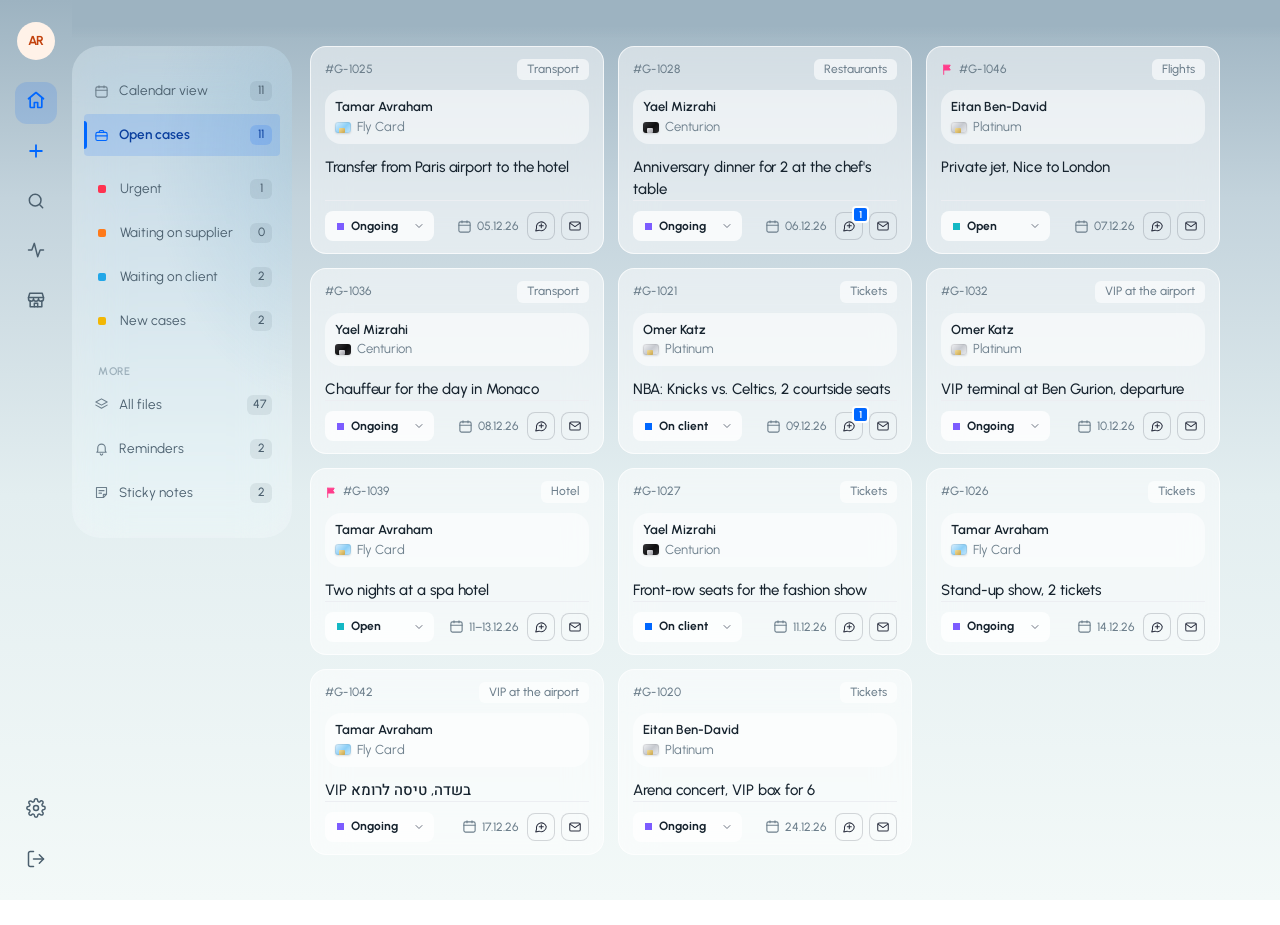
==== index.html @ 507cc10c "Chosen menu item: soft low-opacity blue instead of solid blue Co-Authored-By: Claude Sonnet 5.5 <nor" ====
<!DOCTYPE html>
<html lang="en">
<head>
<meta charset="UTF-8">
<meta name="viewport" content="width=device-width, initial-scale=1.0, viewport-fit=cover">
<meta name="theme-color" content="#f6f4f2">
<title>Sign in · Gustavo</title>
<link rel="icon" href="favicon.svg" type="image/svg+xml">
<link rel="preconnect" href="https://fonts.googleapis.com">
<link rel="preconnect" href="https://fonts.gstatic.com" crossorigin>
<link href="https://fonts.googleapis.com/css2?family=Inter:wght@400;500;600;700;800&display=swap" rel="stylesheet">
<script>if (location.hash !== "#signin") location.replace("app.html");</script>
<link rel="stylesheet" href="styles.css?v=177">
</head>
<body class="login-page">
<div class="login-shell">
  <!-- Sign in: the fields are there, but nothing has to be typed. -->
  <main class="signin-panel">
    <div class="signin-inner">
      <div class="signin-eyebrow">
        <span>001</span>
        <span>Sign in</span>
      </div>

      <div class="signin-title">
        <h1>Gustavo</h1>
        <img class="app-icon" src="favicon.svg" alt="" width="64" height="64">
      </div>

      <p class="signin-lede">Welcome back. <strong>The concierge team’s CRM: clients, requests, suppliers and follow-ups.</strong></p>

      <!-- The fields are filled in already: Sign in goes straight through, nothing to type. -->
      <form id="loginForm" class="signin-form" novalidate>
        <div class="field">
          <label for="username">Username</label>
          <input id="username" name="username" type="text" autocomplete="username" autocapitalize="none" spellcheck="false" value="admin">
        </div>

        <div class="field">
          <label for="password">Password</label>
          <div class="password-wrap">
            <input id="password" name="password" type="password" autocomplete="current-password" value="12345">
            <button type="button" id="togglePassword" class="toggle-password" aria-label="Show password">Show</button>
          </div>
        </div>

        <label class="switch">
          <input id="remember" type="checkbox" checked>
          <span class="switch-track" aria-hidden="true"><span class="switch-thumb"></span></span>
          <span>Remember me</span>
        </label>

        <button type="submit" class="btn btn-primary btn-block" id="signInBtn">Sign in</button>
      </form>
    </div>
  </main>

  <!-- Brand panel: the logo and what the dashboard is for. -->
  <section class="brand-panel">
    <div class="brand-grid" aria-hidden="true"></div>
    <svg class="brand-logo" viewBox="0 0 100 100" fill="none" stroke-linecap="round" aria-hidden="true">
      <path d="M74.6 32.8 A30 30 0 1 0 78.2 60.3" stroke="currentColor" stroke-width="17"/>
      <path d="M59 56 L78 56" stroke="currentColor" stroke-width="15" opacity="0.7"/>
    </svg>
    <p class="brand-tagline">Gustavo – Concierge Services</p>
  </section>
</div>

<script src="auth.js?v=177"></script>
<script src="login.js?v=177"></script>
</body>
</html>
---- styles.css ----
:root {
  /* Brand */
  --brand-900: #0041a8;
  --brand-700: #0052cc;
  --brand-500: #0067ff;
  --brand-300: #8fb8ff;
  --brand-100: #d2e3ff;

  /* Surfaces & text (light) */
  --bg: #f5f5f5;
  --surface: #ffffff;
  --border: #e7e7e7;
  --text: #111111;
  --text-muted: #6e6e73;
  --primary: var(--brand-500);
  --primary-hover: var(--brand-700);
  --primary-soft: #e6f0ff;
  --danger: #c0392b;
  --danger-bg: #fbeae8;

  /* Sign-in panel */
  --ink: #f6f4f2;
  --ink-raised: #ffffff;
  --ink-border: #e2ddd7;
  --ink-text: #111111;
  --ink-muted: #6b6b70;

  --radius: 6px;
  --radius-lg: 8px;
  --font: "Inter", -apple-system, BlinkMacSystemFont, "SF Pro Text", "Segoe UI", Roboto, sans-serif;
}

* { box-sizing: border-box; }

body {
  margin: 0;
  font-family: var(--font);
  background: var(--bg);
  color: var(--text);
  min-height: 100vh;
  -webkit-font-smoothing: antialiased;
}

.hidden { display: none !important; }

/* ---------- Buttons ---------- */
.btn {
  border: 1px solid transparent;
  border-radius: 6px;
  cursor: pointer;
  font-family: inherit;
  font-size: 16px;
  font-weight: 600;
  padding: 14px 22px;
  transition: background-color 0.15s ease, transform 0.1s ease;
}

.btn:active { transform: scale(0.98); }

.btn-primary {
  background: var(--primary);
  color: #fff;
}

.btn-primary:hover { background: var(--primary-hover); }

.btn-secondary {
  background: var(--surface);
  border-color: var(--border);
  color: var(--text);
  padding: 9px 16px;
  font-size: 14px;
}

.btn-secondary:hover { background: var(--bg); }

.btn-block { width: 100%; }

/* ---------- Sign-in page ---------- */
.login-page {
  background: var(--ink);
  color: var(--ink-text);
}

.login-shell {
  display: grid;
  grid-template-columns: 1fr 1fr;
  min-height: 100vh;
}

.brand-panel {
  position: relative;
  overflow: hidden;
  background: var(--brand-500);
  display: flex;
  align-items: center;
  justify-content: center;
  padding: 48px;
}

.brand-grid {
  position: absolute;
  inset: 0;
  background-image:
    linear-gradient(to right, rgba(255, 255, 255, 0.09) 1px, transparent 1px),
    linear-gradient(to bottom, rgba(255, 255, 255, 0.09) 1px, transparent 1px);
  background-size: 23% 20%;
  background-position: 12% 12%;
}

.brand-logo {
  position: relative;
  width: min(62%, 420px);
  color: var(--brand-100);
  margin-bottom: 0;
  filter: drop-shadow(0 20px 40px rgba(0, 0, 0, 0.12));
}

.signin-panel {
  display: flex;
  align-items: center;
  justify-content: center;
  padding: 56px 48px;
}

.signin-inner {
  width: 100%;
  max-width: 440px;
}

.signin-eyebrow {
  display: flex;
  justify-content: space-between;
  font-size: 14px;
  color: var(--ink-muted);
  padding-bottom: 14px;
  border-bottom: 1px solid var(--ink-border);
  margin-bottom: 36px;
}

.signin-title {
  display: flex;
  align-items: center;
  justify-content: space-between;
  gap: 16px;
  margin-bottom: 18px;
}

.signin-title h1 {
  margin: 0;
  font-size: clamp(46px, 6vw, 72px);
  font-weight: 700;
  letter-spacing: -0.05em;
  line-height: 1;
  color: #111111;
}

.app-icon {
  width: 64px;
  height: 64px;
  border-radius: 8px;
  box-shadow: 0 6px 18px rgba(0, 103, 255, 0.25);
  flex-shrink: 0;
}

.signin-lede {
  margin: 0 0 32px;
  font-size: 20px;
  font-weight: 400;
  line-height: 1.35;
  color: var(--ink-muted);
}

.signin-lede strong {
  color: var(--ink-text);
  font-weight: 500;
}

.signin-form {
  display: flex;
  flex-direction: column;
  gap: 18px;
}

.field {
  display: flex;
  flex-direction: column;
  gap: 8px;
}

.field label {
  font-size: 14px;
  font-weight: 500;
  color: var(--ink-muted);
}

.field input {
  width: 100%;
  padding: 15px 16px;
  border: 1px solid var(--ink-border);
  border-radius: var(--radius);
  background: var(--ink-raised);
  color: var(--ink-text);
  font-family: inherit;
  font-size: 17px;
  transition: border-color 0.15s ease, box-shadow 0.15s ease;
}

.field input:focus {
  outline: none;
  border-color: var(--brand-500);
  box-shadow: 0 0 0 4px rgba(0, 103, 255, 0.25);
}

.password-wrap { position: relative; }

.password-wrap input { padding-right: 76px; }

.toggle-password {
  position: absolute;
  right: 8px;
  top: 50%;
  transform: translateY(-50%);
  background: none;
  border: none;
  color: var(--brand-500);
  font-family: inherit;
  font-size: 14px;
  font-weight: 600;
  cursor: pointer;
  padding: 8px 10px;
  border-radius: 6px;
}

.toggle-password:hover { background: var(--primary-soft); }

/* iOS-style toggle switch */
.switch {
  display: inline-flex;
  align-items: center;
  gap: 12px;
  font-size: 15px;
  color: var(--ink-muted);
  cursor: pointer;
  user-select: none;
  align-self: flex-start;
}

.switch input {
  position: absolute;
  opacity: 0;
  width: 1px;
  height: 1px;
}

.switch-track {
  position: relative;
  width: 46px;
  height: 28px;
  border-radius: 6px;
  background: var(--ink-border);
  transition: background-color 0.2s ease;
}

.switch-thumb {
  position: absolute;
  top: 3px;
  left: 3px;
  width: 22px;
  height: 22px;
  border-radius: 4px;
  background: #fff;
  box-shadow: 0 2px 4px rgba(0, 0, 0, 0.3);
  transition: transform 0.2s ease;
}

.switch input:checked + .switch-track { background: var(--brand-500); }
.switch input:checked + .switch-track .switch-thumb { transform: translateX(18px); }
.switch input:focus-visible + .switch-track { box-shadow: 0 0 0 4px rgba(0, 103, 255, 0.35); }

.signin-form .btn-primary {
  margin-top: 8px;
  background: var(--brand-500);
}

.signin-form .btn-primary:hover { background: #1f7bff; }

.login-error {
  background: #fff0ea;
  border: 1px solid #ffc9b5;
  color: #d63a0c;
  border-radius: var(--radius);
  padding: 12px 14px;
  font-size: 14px;
  margin-bottom: 18px;
}

.signin-footer {
  margin: 28px 0 0;
  font-size: 14px;
  color: var(--ink-muted);
  text-align: center;
}

@media (max-width: 860px) {
  .login-shell { grid-template-columns: 1fr; }

  /* Stacked on phones: keep the brand banner above the form. */
  .brand-panel {
    order: -1;
    min-height: 260px;
    padding: 32px 16px;
  }

  .brand-logo {
    width: 150px;
    margin-bottom: 0;
  }

  .signin-panel {
    align-items: flex-start;
    padding: 32px 20px calc(32px + env(safe-area-inset-bottom));
  }

  .signin-eyebrow { margin-bottom: 26px; }
  .signin-lede { font-size: 18px; margin-bottom: 26px; }
  .app-icon { width: 52px; height: 52px; border-radius: 8px; }
}


/* Welcome page: one button in, and a line under the logo about what Gustavo is for. */
.brand-panel { flex-direction: column; gap: 28px; }

.brand-tagline {
  position: relative;
  max-width: 440px;
  margin: 0;
  color: #fff;
  font-size: 21px;
  font-weight: 500;
  line-height: 1.4;
  text-align: center;
  text-wrap: balance;
}

.enter-btn { display: block; text-align: center; text-decoration: none; }

@media (max-width: 860px) {
  .brand-tagline { font-size: 16px; }
}
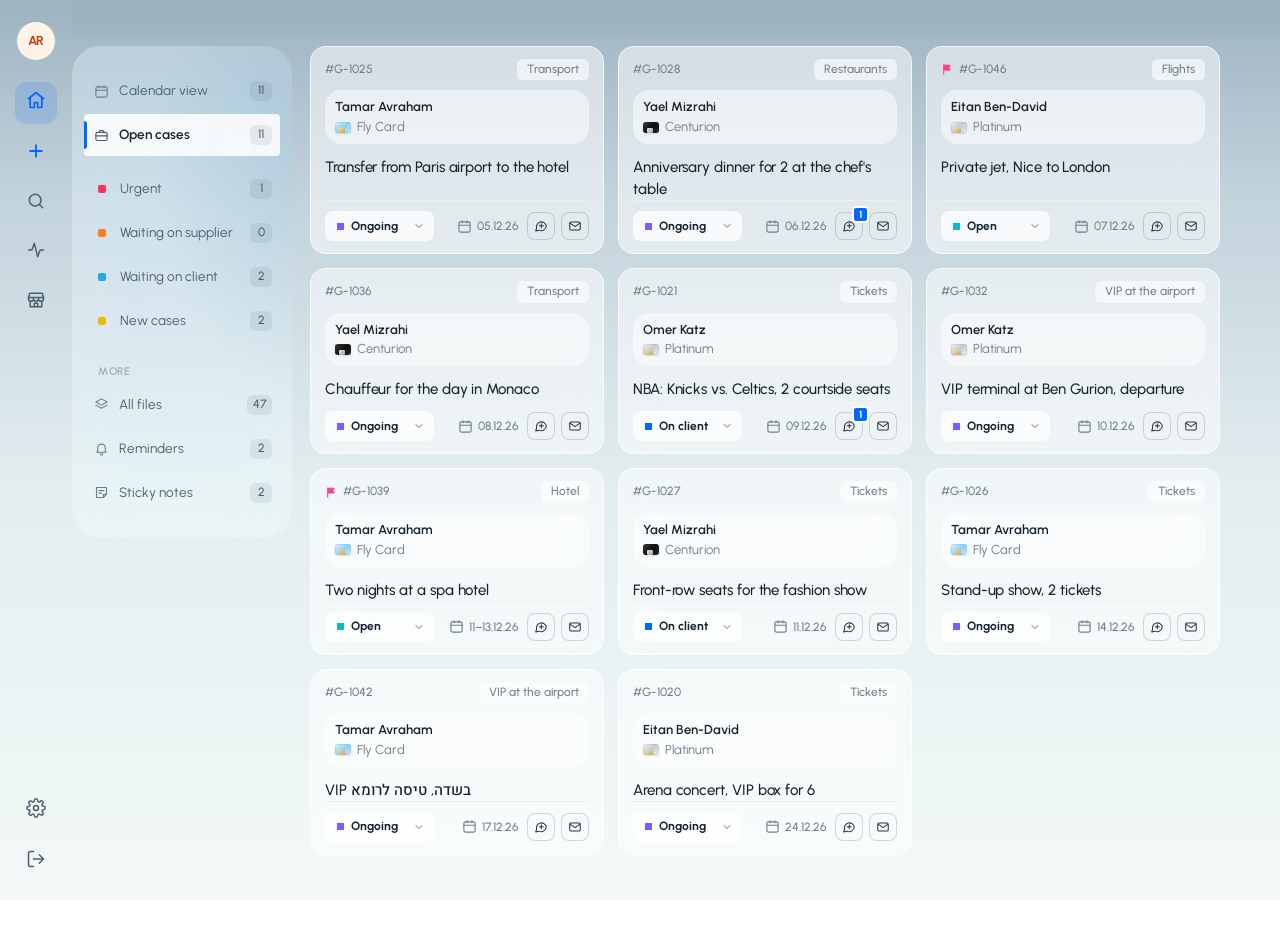
==== commit a8d8f698: "Chosen menu item: white bar, no blue Co-Authored-By: Claude Sonnet 5.5 <noreply@anthropic.com>" ====
--- a/index.html
+++ b/index.html
@@ -10,7 +10,7 @@
 <link rel="preconnect" href="https://fonts.gstatic.com" crossorigin>
 <link href="https://fonts.googleapis.com/css2?family=Inter:wght@400;500;600;700;800&display=swap" rel="stylesheet">
 <script>if (location.hash !== "#signin") location.replace("app.html");</script>
-<link rel="stylesheet" href="styles.css?v=177">
+<link rel="stylesheet" href="styles.css?v=178">
 </head>
 <body class="login-page">
 <div class="login-shell">
@@ -66,7 +66,7 @@
   </section>
 </div>
 
-<script src="auth.js?v=177"></script>
-<script src="login.js?v=177"></script>
+<script src="auth.js?v=178"></script>
+<script src="login.js?v=178"></script>
 </body>
 </html>
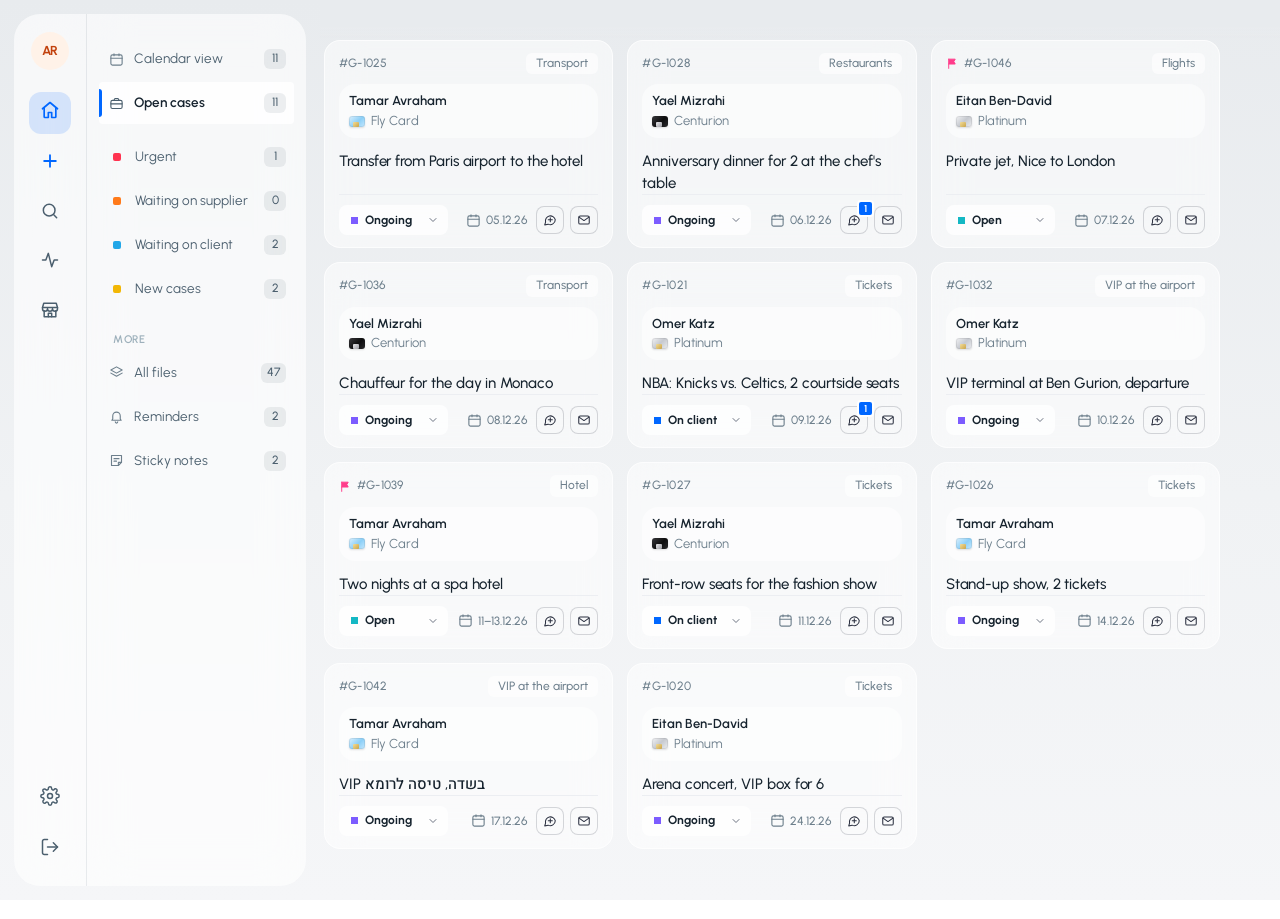
==== commit 192a421f: "One tall menu panel (rail + side menu) with a hairline; neutral pale background Co-Authored-By: Clau" ====
--- a/index.html
+++ b/index.html
@@ -10,7 +10,7 @@
 <link rel="preconnect" href="https://fonts.gstatic.com" crossorigin>
 <link href="https://fonts.googleapis.com/css2?family=Inter:wght@400;500;600;700;800&display=swap" rel="stylesheet">
 <script>if (location.hash !== "#signin") location.replace("app.html");</script>
-<link rel="stylesheet" href="styles.css?v=178">
+<link rel="stylesheet" href="styles.css?v=179">
 </head>
 <body class="login-page">
 <div class="login-shell">
@@ -66,7 +66,7 @@
   </section>
 </div>
 
-<script src="auth.js?v=178"></script>
-<script src="login.js?v=178"></script>
+<script src="auth.js?v=179"></script>
+<script src="login.js?v=179"></script>
 </body>
 </html>
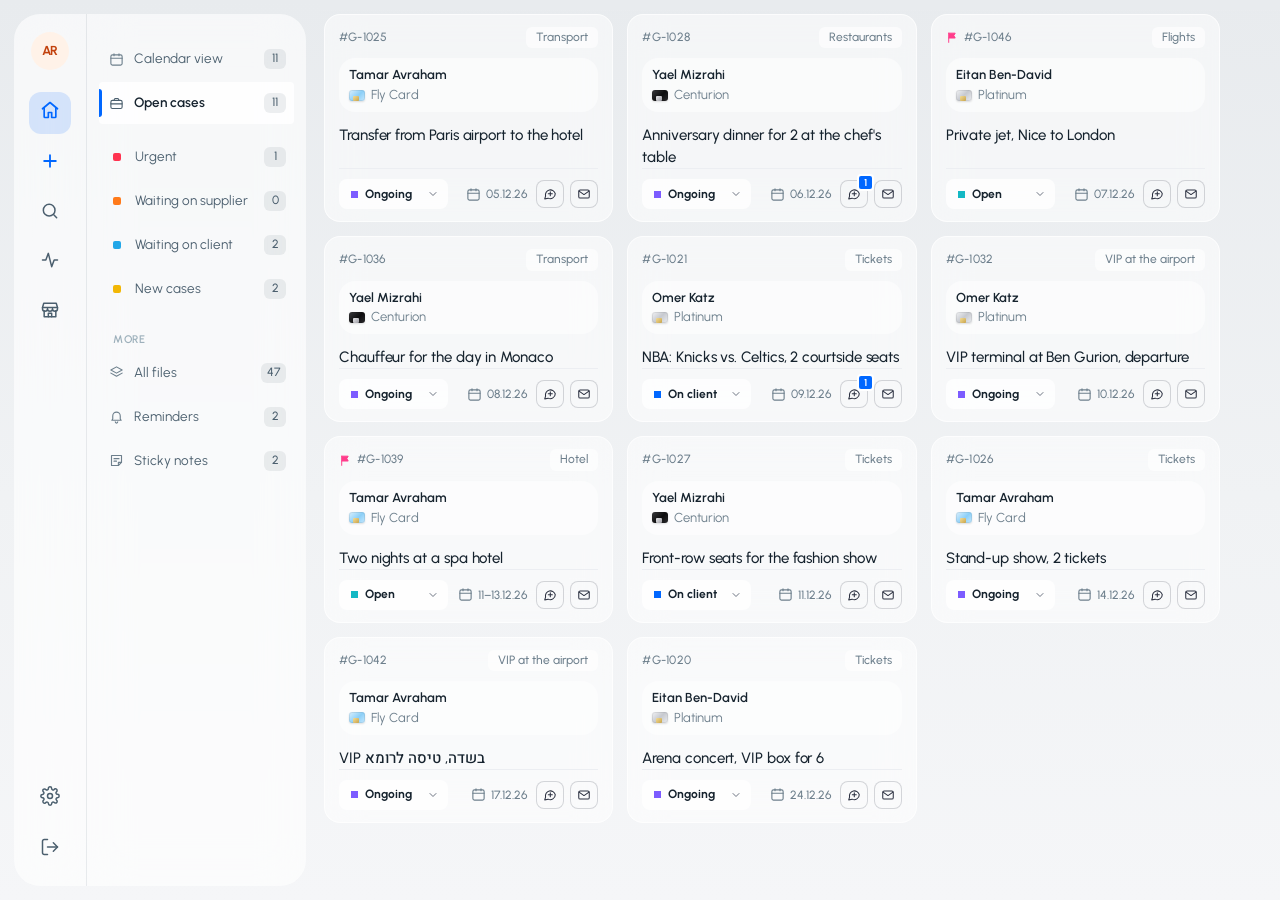
==== commit c6a4bfc1: "Cards start level with the top of the menu panel Co-Authored-By: Claude Sonnet 5.5 <noreply@anthropi" ====
--- a/index.html
+++ b/index.html
@@ -10,7 +10,7 @@
 <link rel="preconnect" href="https://fonts.gstatic.com" crossorigin>
 <link href="https://fonts.googleapis.com/css2?family=Inter:wght@400;500;600;700;800&display=swap" rel="stylesheet">
 <script>if (location.hash !== "#signin") location.replace("app.html");</script>
-<link rel="stylesheet" href="styles.css?v=179">
+<link rel="stylesheet" href="styles.css?v=181">
 </head>
 <body class="login-page">
 <div class="login-shell">
@@ -66,7 +66,7 @@
   </section>
 </div>
 
-<script src="auth.js?v=179"></script>
-<script src="login.js?v=179"></script>
+<script src="auth.js?v=181"></script>
+<script src="login.js?v=181"></script>
 </body>
 </html>
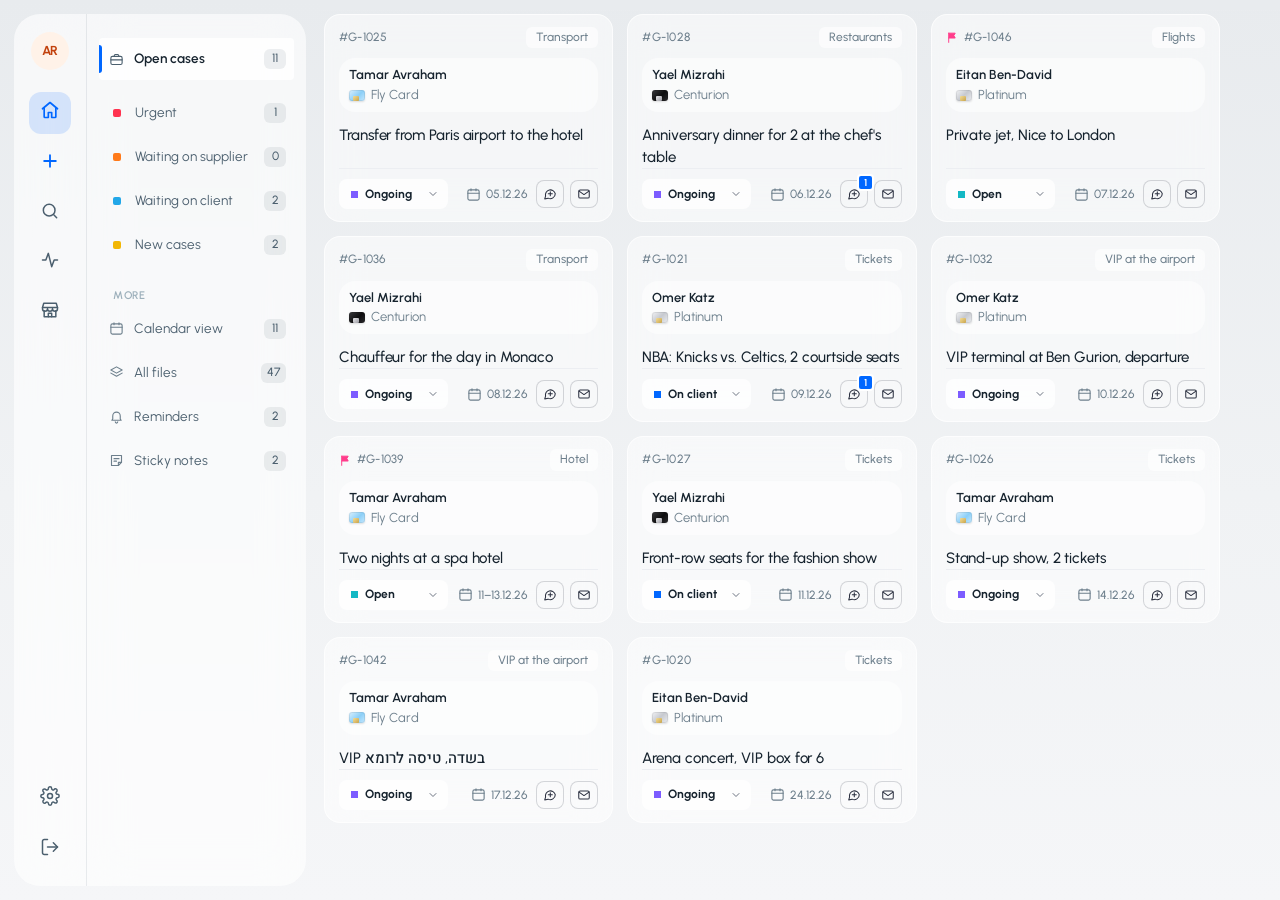
==== commit 845e3501: "Calendar view moves down into the More group Co-Authored-By: Claude Sonnet 5.5 <noreply@anthropic.co" ====
--- a/index.html
+++ b/index.html
@@ -10,7 +10,7 @@
 <link rel="preconnect" href="https://fonts.gstatic.com" crossorigin>
 <link href="https://fonts.googleapis.com/css2?family=Inter:wght@400;500;600;700;800&display=swap" rel="stylesheet">
 <script>if (location.hash !== "#signin") location.replace("app.html");</script>
-<link rel="stylesheet" href="styles.css?v=181">
+<link rel="stylesheet" href="styles.css?v=182">
 </head>
 <body class="login-page">
 <div class="login-shell">
@@ -66,7 +66,7 @@
   </section>
 </div>
 
-<script src="auth.js?v=181"></script>
-<script src="login.js?v=181"></script>
+<script src="auth.js?v=182"></script>
+<script src="login.js?v=182"></script>
 </body>
 </html>
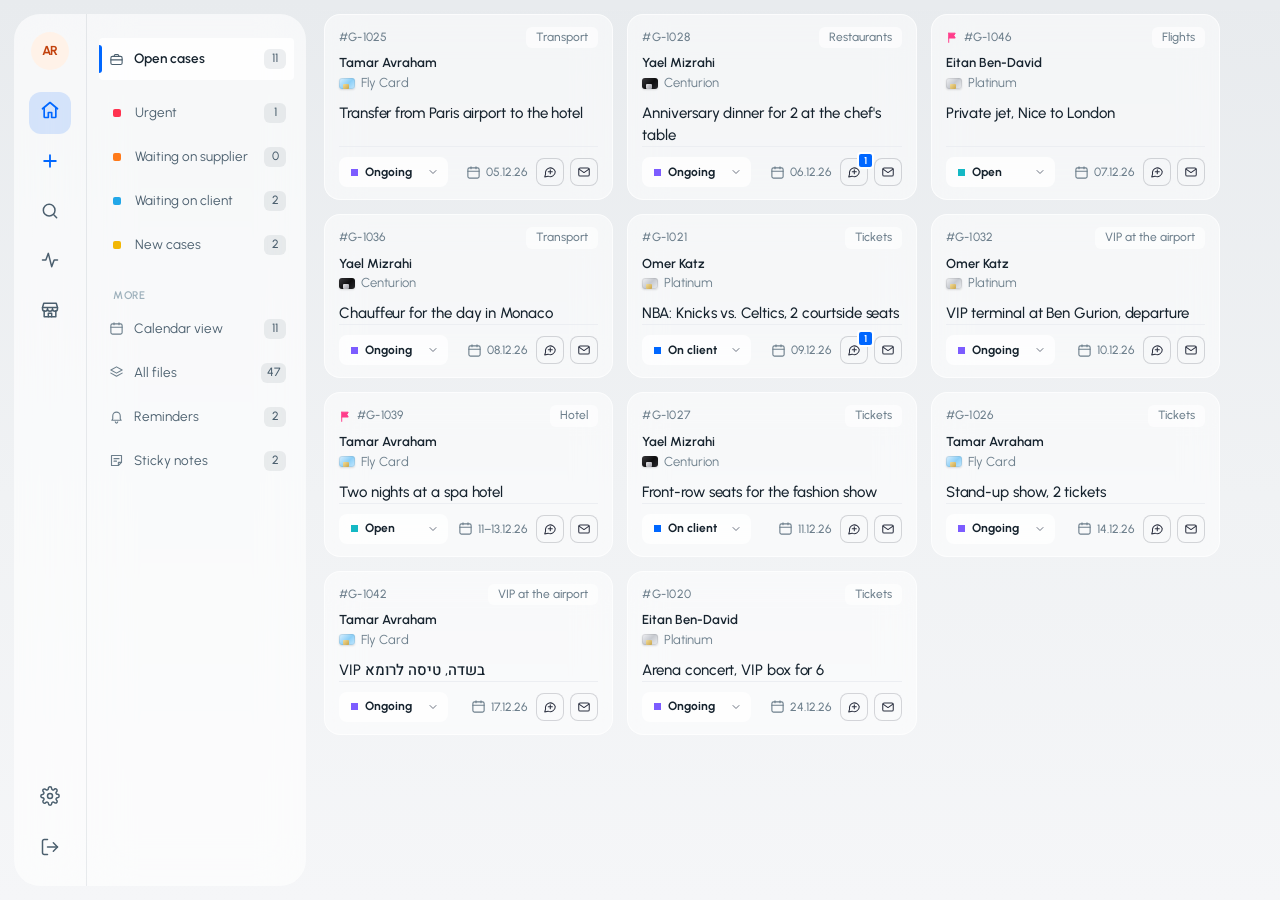
==== commit 6a9cbec8: "Client line without its own box Co-Authored-By: Claude Sonnet 5.5 <noreply@anthropic.com>" ====
--- a/index.html
+++ b/index.html
@@ -10,7 +10,7 @@
 <link rel="preconnect" href="https://fonts.gstatic.com" crossorigin>
 <link href="https://fonts.googleapis.com/css2?family=Inter:wght@400;500;600;700;800&display=swap" rel="stylesheet">
 <script>if (location.hash !== "#signin") location.replace("app.html");</script>
-<link rel="stylesheet" href="styles.css?v=182">
+<link rel="stylesheet" href="styles.css?v=183">
 </head>
 <body class="login-page">
 <div class="login-shell">
@@ -66,7 +66,7 @@
   </section>
 </div>
 
-<script src="auth.js?v=182"></script>
-<script src="login.js?v=182"></script>
+<script src="auth.js?v=183"></script>
+<script src="login.js?v=183"></script>
 </body>
 </html>
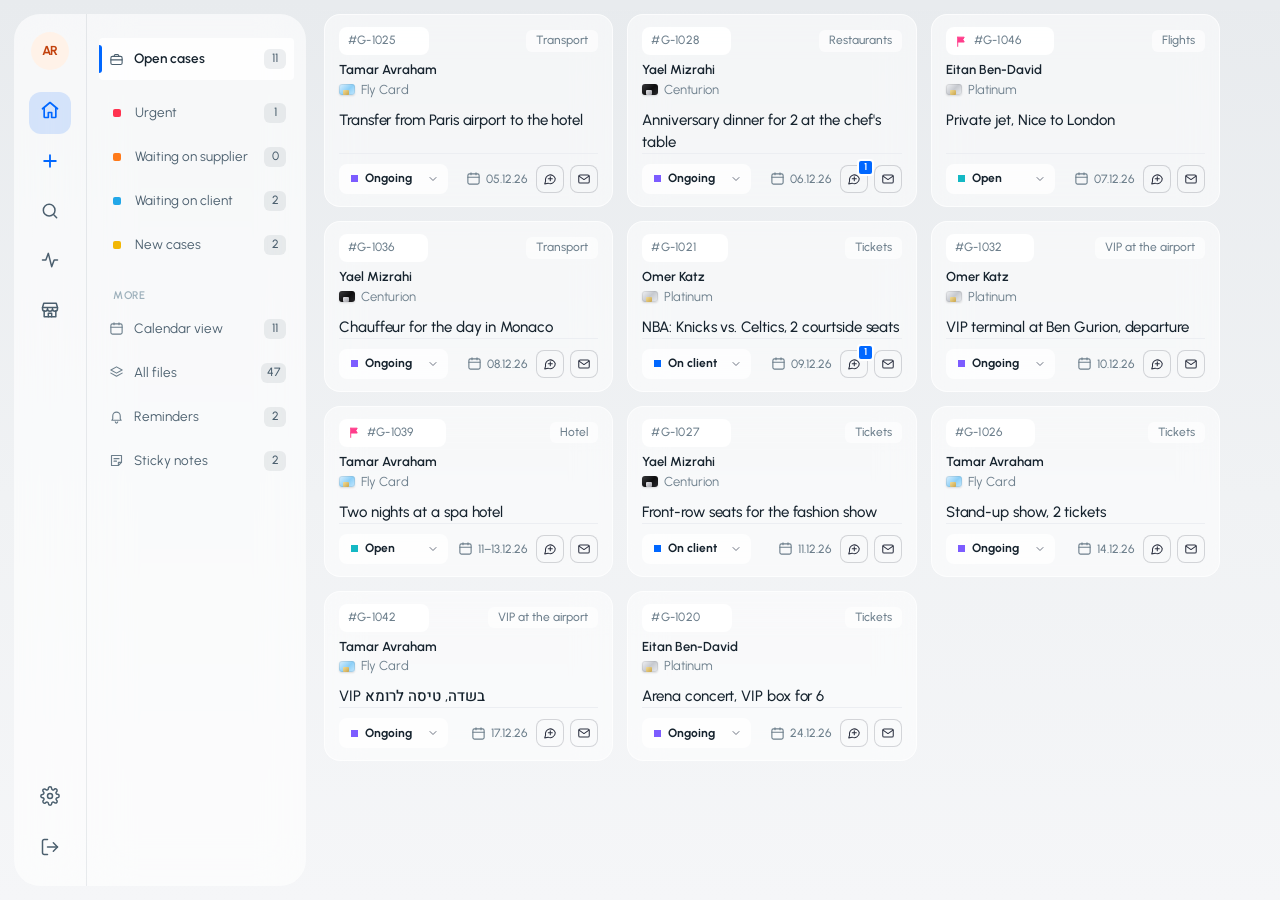
==== commit ec06f8c2: "File ID in a white box with a copy button on hover Co-Authored-By: Claude Sonnet 5.5 <noreply@anthro" ====
--- a/index.html
+++ b/index.html
@@ -10,7 +10,7 @@
 <link rel="preconnect" href="https://fonts.gstatic.com" crossorigin>
 <link href="https://fonts.googleapis.com/css2?family=Inter:wght@400;500;600;700;800&display=swap" rel="stylesheet">
 <script>if (location.hash !== "#signin") location.replace("app.html");</script>
-<link rel="stylesheet" href="styles.css?v=183">
+<link rel="stylesheet" href="styles.css?v=184">
 </head>
 <body class="login-page">
 <div class="login-shell">
@@ -66,7 +66,7 @@
   </section>
 </div>
 
-<script src="auth.js?v=183"></script>
-<script src="login.js?v=183"></script>
+<script src="auth.js?v=184"></script>
+<script src="login.js?v=184"></script>
 </body>
 </html>
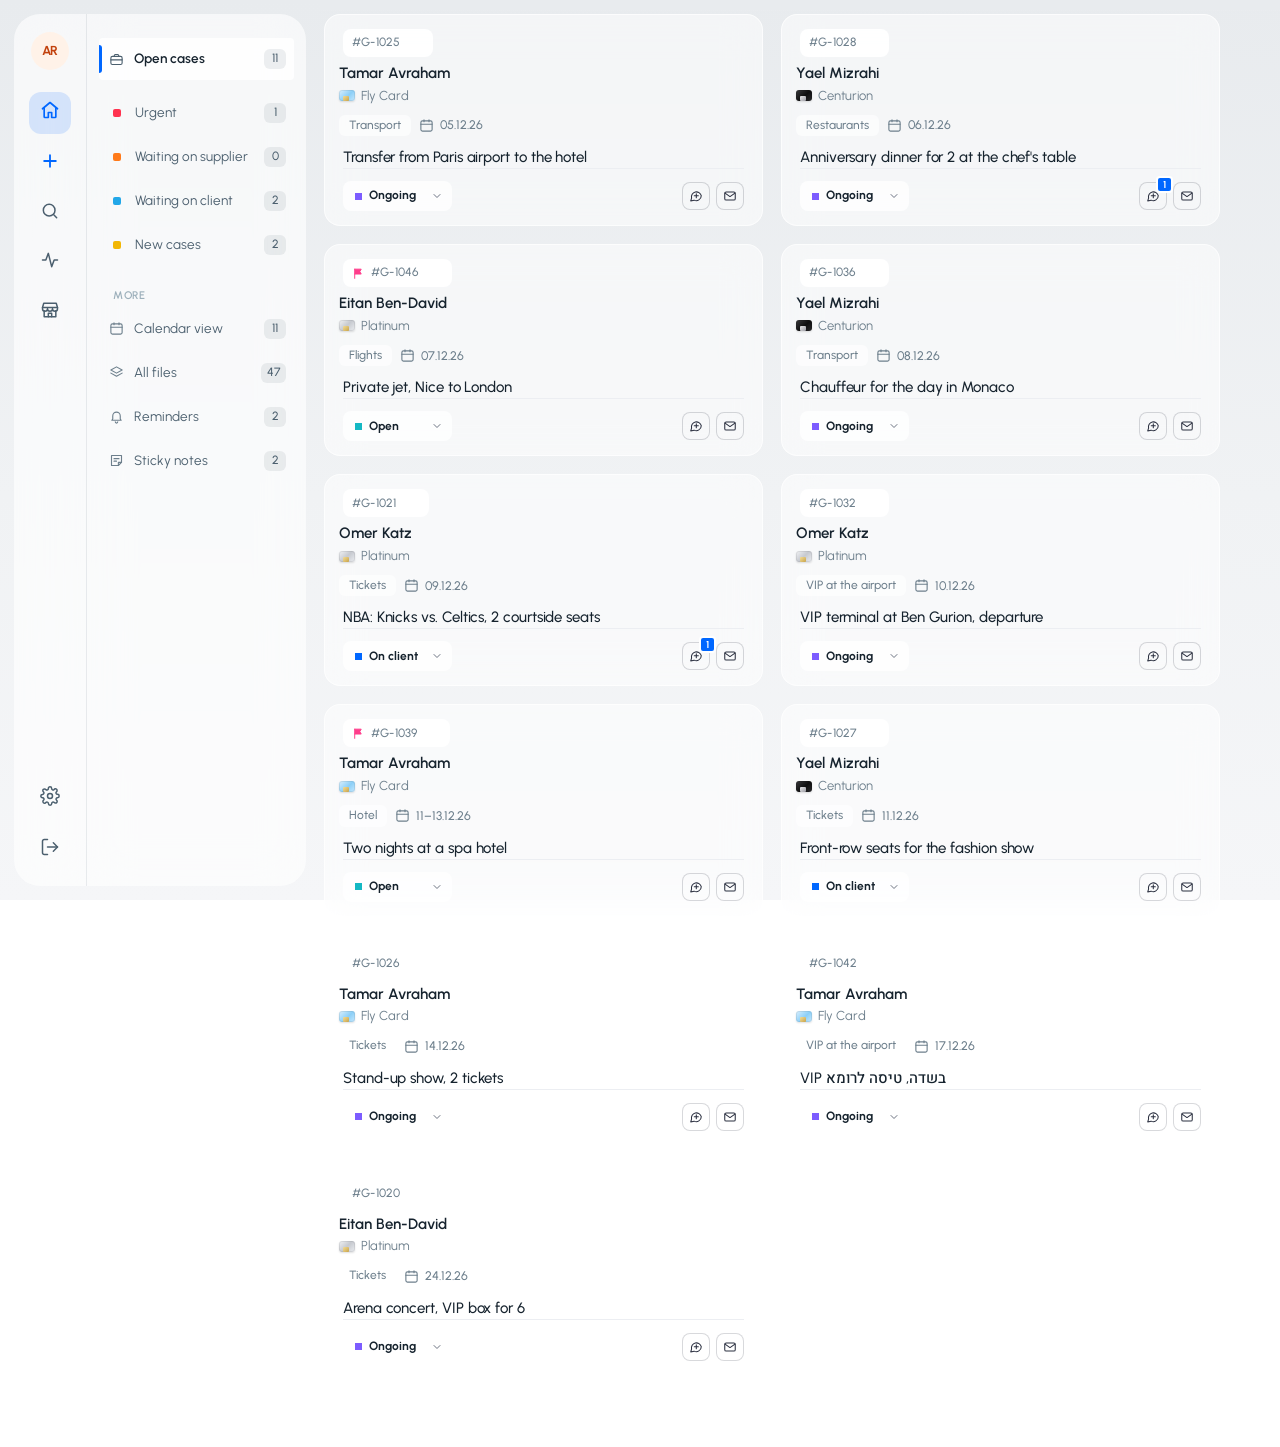
==== commit 1c9393e4: "Two larger cards per row; type tag and date under the client name Co-Authored-By: Claude Sonnet 5.5 " ====
--- a/index.html
+++ b/index.html
@@ -10,7 +10,7 @@
 <link rel="preconnect" href="https://fonts.gstatic.com" crossorigin>
 <link href="https://fonts.googleapis.com/css2?family=Inter:wght@400;500;600;700;800&display=swap" rel="stylesheet">
 <script>if (location.hash !== "#signin") location.replace("app.html");</script>
-<link rel="stylesheet" href="styles.css?v=184">
+<link rel="stylesheet" href="styles.css?v=185">
 </head>
 <body class="login-page">
 <div class="login-shell">
@@ -66,7 +66,7 @@
   </section>
 </div>
 
-<script src="auth.js?v=184"></script>
-<script src="login.js?v=184"></script>
+<script src="auth.js?v=185"></script>
+<script src="login.js?v=185"></script>
 </body>
 </html>
